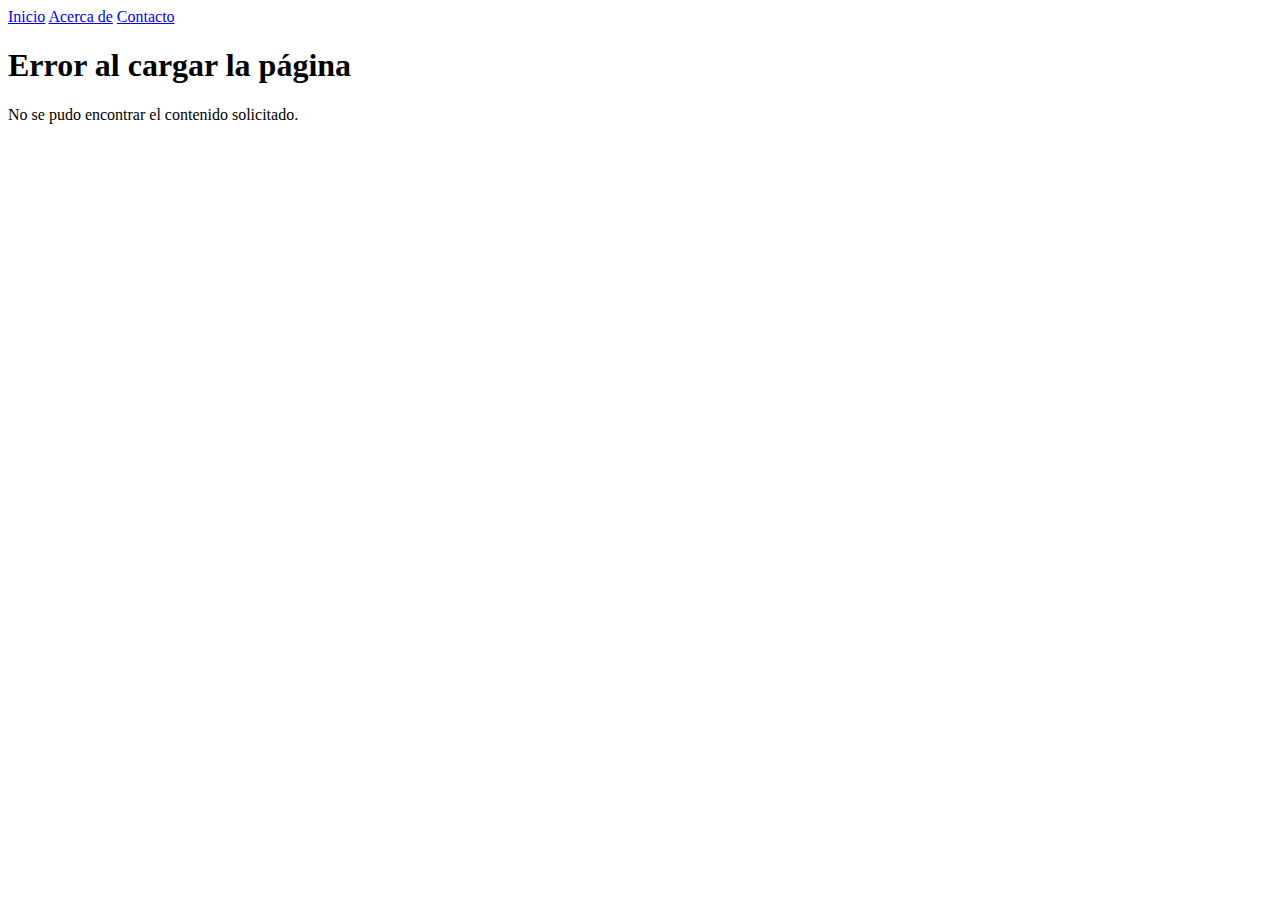
==== index.html @ 1a3ab182 "feat: home" ====
<!DOCTYPE html>
<html lang="es">
<head>
    <meta charset="UTF-8">
    <meta name="viewport" content="width=device-width, initial-scale=1.0">
    <title>Mi Aplicación</title>
    <link rel="stylesheet" href="css/styles.css">
</head>
<body>
    <nav>
        <a href="/" id="homeLink">Inicio</a>
        <a href="/about" id="aboutLink">Acerca de</a>
        <a href="/contact" id="contactLink">Contacto</a>
    </nav>
    <div id="app"></div>
    <script type="module" src="js/main.js"></script>
</body>
</html>
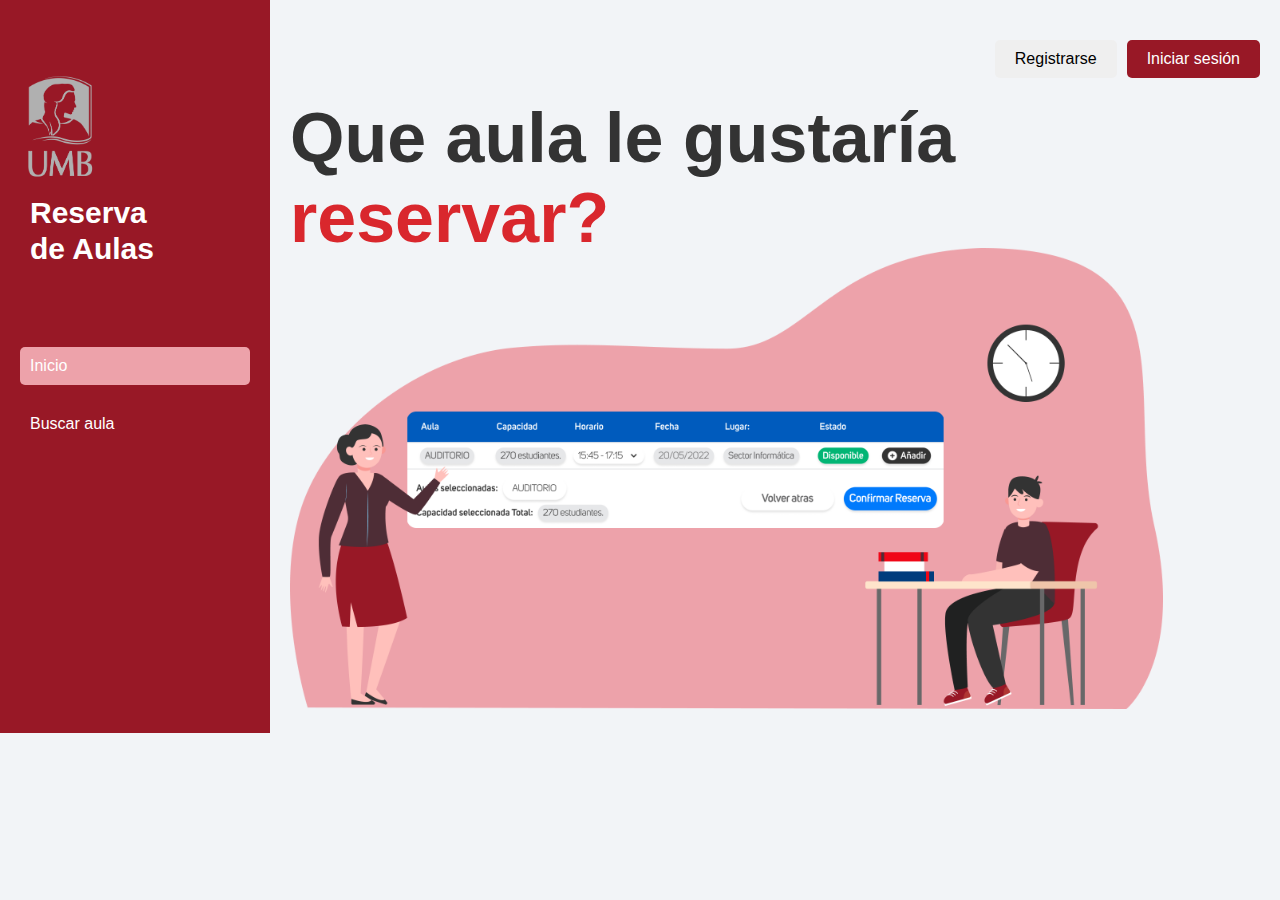
==== commit cec26351: "feat: :sparkles: screen to search classrooms without being login" ====
--- a/index.html
+++ b/index.html
@@ -3,10 +3,11 @@
 <head>
     <meta charset="UTF-8">
     <meta name="viewport" content="width=device-width, initial-scale=1.0">
+    <meta http-equiv="refresh" content="0; URL='/Pages/home/index.html'" />
     <title>Mi Aplicación</title>
     <link rel="stylesheet" href="css/styles.css">
 </head>
-<body>
+<!-- <body>
     <nav>
         <a href="/" id="homeLink">Inicio</a>
         <a href="/about" id="aboutLink">Acerca de</a>
@@ -14,5 +15,5 @@
     </nav>
     <div id="app"></div>
     <script type="module" src="js/main.js"></script>
-</body>
+</body> -->
 </html>
